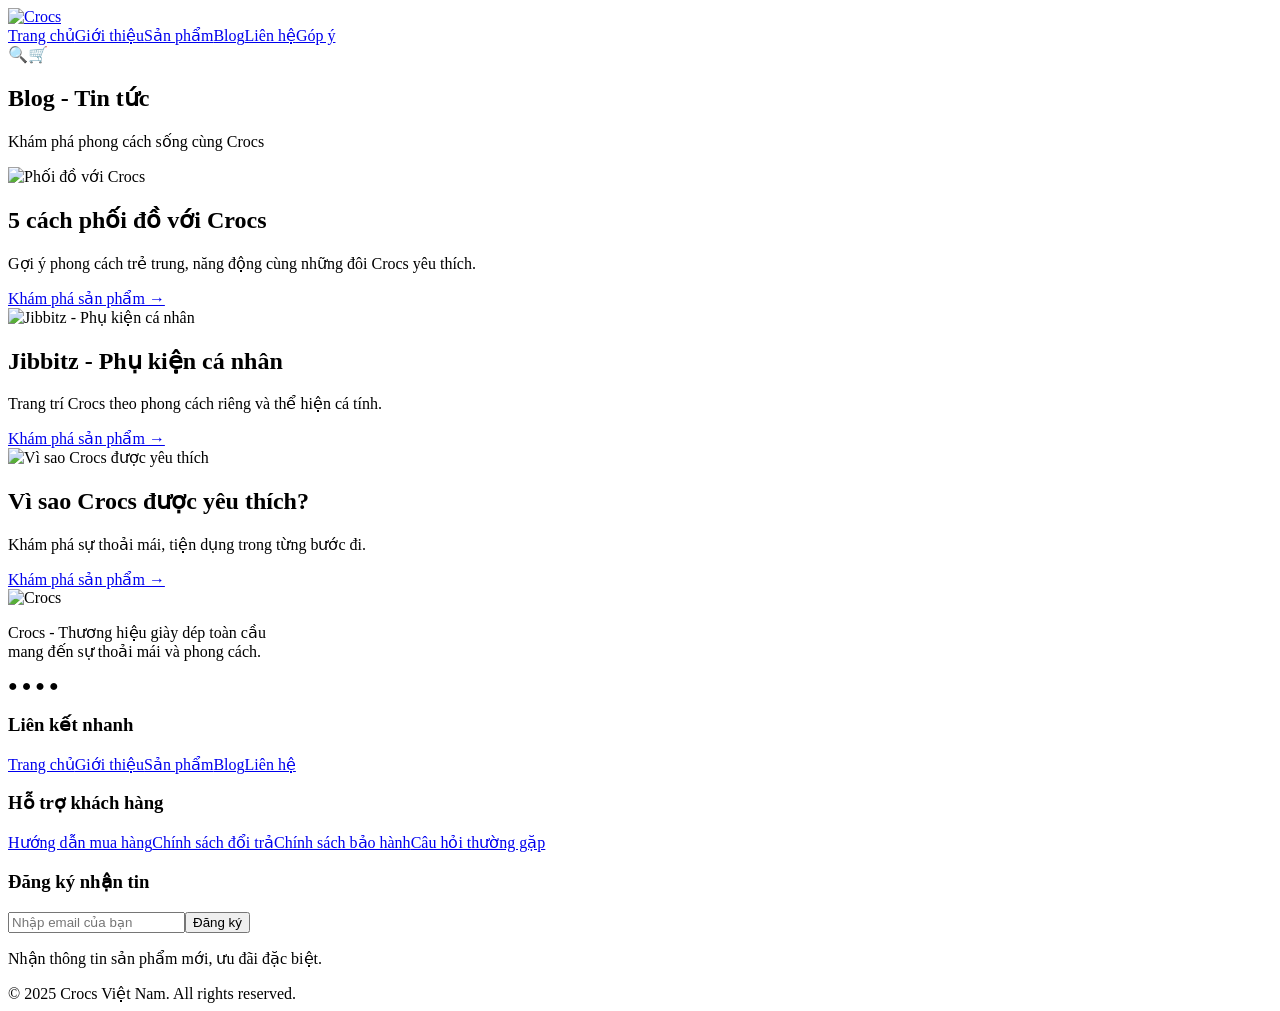
==== blog.html @ 90a224be "Add files via upload" ====
<!DOCTYPE html>
<html lang="vi">
<head><meta charset="utf-8"/><meta content="width=device-width, initial-scale=1.0" name="viewport"/><title>Blog Crocs</title><link href="css/style.css" rel="stylesheet"/></head>
<body>
<header class="main-header"><div class="logo"><a href="index.html"><img alt="Crocs" loading="eager" src="images/logo.png"/></a></div><nav><a href="index.html">Trang chủ</a><a href="gioi-thieu.html">Giới thiệu</a><a href="san-pham.html">Sản phẩm</a><a class="active" href="blog.html">Blog</a><a href="lien-he.html">Liên hệ</a><a href="gop-y.html">Góp ý</a></nav><div class="header-icon"><span>🔍</span><span>🛒</span></div></header>
<main><section class="blog-banner"><h1>Blog - Tin tức</h1><p>Khám phá phong cách sống cùng Crocs</p></section><section class="blog-container"><article class="blog-card"><img alt="Phối đồ với Crocs" loading="lazy" src="images/blog1.jpg"/><div class="blog-content"><h2>5 cách phối đồ với Crocs</h2><p>Gợi ý phong cách trẻ trung, năng động cùng những đôi Crocs yêu thích.</p><a href="san-pham.html">Khám phá sản phẩm →</a></div></article><article class="blog-card"><img alt="Jibbitz - Phụ kiện cá nhân" loading="lazy" src="images/blog2.jpg"/><div class="blog-content"><h2>Jibbitz - Phụ kiện cá nhân</h2><p>Trang trí Crocs theo phong cách riêng và thể hiện cá tính.</p><a href="san-pham.html">Khám phá sản phẩm →</a></div></article><article class="blog-card"><img alt="Vì sao Crocs được yêu thích" loading="lazy" src="images/blog3.jpg"/><div class="blog-content"><h2>Vì sao Crocs được yêu thích?</h2><p>Khám phá sự thoải mái, tiện dụng trong từng bước đi.</p><a href="san-pham.html">Khám phá sản phẩm →</a></div></article></section></main>
<footer class="footer"><div><img alt="Crocs" class="footer-logo" loading="lazy" src="images/logo-white.png"/><p>Crocs - Thương hiệu giày dép toàn cầu<br/>mang đến sự thoải mái và phong cách.</p><div class="social">● ● ● ●</div></div><div><h3>Liên kết nhanh</h3><a href="index.html">Trang chủ</a><a href="gioi-thieu.html">Giới thiệu</a><a href="san-pham.html">Sản phẩm</a><a href="blog.html">Blog</a><a href="lien-he.html">Liên hệ</a></div><div><h3>Hỗ trợ khách hàng</h3><a href="lien-he.html">Hướng dẫn mua hàng</a><a href="lien-he.html">Chính sách đổi trả</a><a href="lien-he.html">Chính sách bảo hành</a><a href="lien-he.html">Câu hỏi thường gặp</a></div><div><h3>Đăng ký nhận tin</h3><form action="#" class="newsletter-form"><div class="subscribe"><input aria-label="Email đăng ký nhận tin" placeholder="Nhập email của bạn" required="" type="email"/><button type="submit">Đăng ký</button></div></form><p>Nhận thông tin sản phẩm mới, ưu đãi đặc biệt.</p></div></footer><div class="copyright">© 2025 Crocs Việt Nam. All rights reserved.</div>
<script defer="" src="js/main.js"></script></body></html>
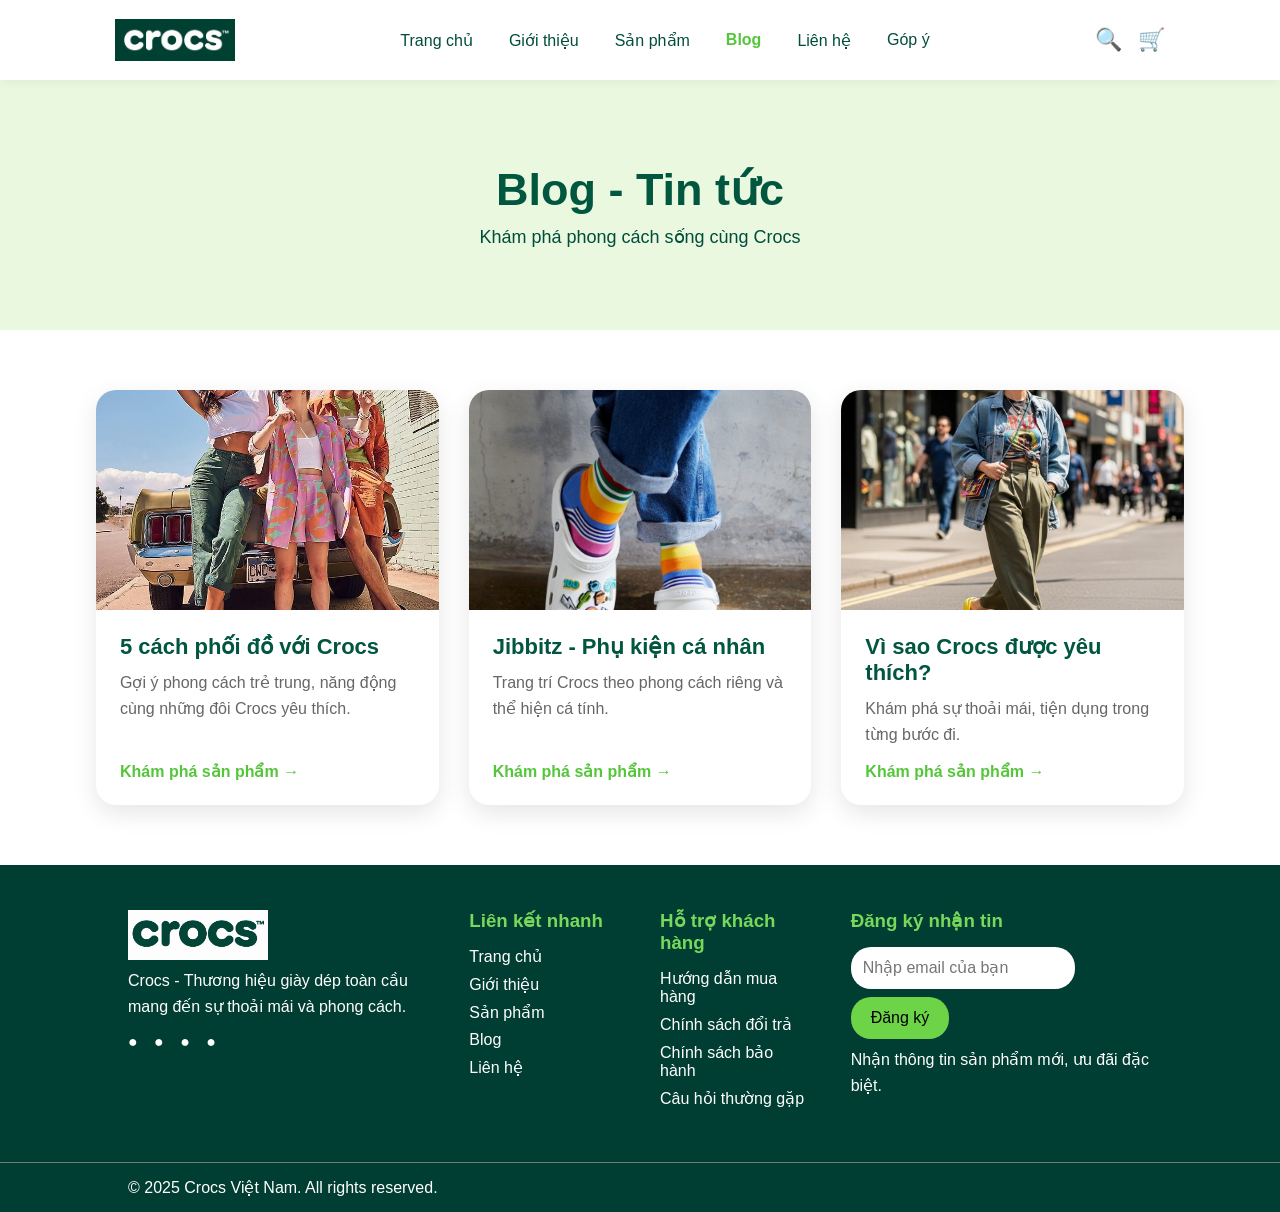
==== commit bd215d12: "Update blog.html" ====
--- a/blog.html
+++ b/blog.html
@@ -1,8 +1,8 @@
 <!DOCTYPE html>
 <html lang="vi">
-<head><meta charset="utf-8"/><meta content="width=device-width, initial-scale=1.0" name="viewport"/><title>Blog Crocs</title><link href="css/style.css" rel="stylesheet"/></head>
+<head><meta charset="utf-8"/><meta content="width=device-width, initial-scale=1.0" name="viewport"/><title>Blog Crocs</title><link href="style.css" rel="stylesheet"/></head>
 <body>
-<header class="main-header"><div class="logo"><a href="index.html"><img alt="Crocs" loading="eager" src="images/logo.png"/></a></div><nav><a href="index.html">Trang chủ</a><a href="gioi-thieu.html">Giới thiệu</a><a href="san-pham.html">Sản phẩm</a><a class="active" href="blog.html">Blog</a><a href="lien-he.html">Liên hệ</a><a href="gop-y.html">Góp ý</a></nav><div class="header-icon"><span>🔍</span><span>🛒</span></div></header>
-<main><section class="blog-banner"><h1>Blog - Tin tức</h1><p>Khám phá phong cách sống cùng Crocs</p></section><section class="blog-container"><article class="blog-card"><img alt="Phối đồ với Crocs" loading="lazy" src="images/blog1.jpg"/><div class="blog-content"><h2>5 cách phối đồ với Crocs</h2><p>Gợi ý phong cách trẻ trung, năng động cùng những đôi Crocs yêu thích.</p><a href="san-pham.html">Khám phá sản phẩm →</a></div></article><article class="blog-card"><img alt="Jibbitz - Phụ kiện cá nhân" loading="lazy" src="images/blog2.jpg"/><div class="blog-content"><h2>Jibbitz - Phụ kiện cá nhân</h2><p>Trang trí Crocs theo phong cách riêng và thể hiện cá tính.</p><a href="san-pham.html">Khám phá sản phẩm →</a></div></article><article class="blog-card"><img alt="Vì sao Crocs được yêu thích" loading="lazy" src="images/blog3.jpg"/><div class="blog-content"><h2>Vì sao Crocs được yêu thích?</h2><p>Khám phá sự thoải mái, tiện dụng trong từng bước đi.</p><a href="san-pham.html">Khám phá sản phẩm →</a></div></article></section></main>
-<footer class="footer"><div><img alt="Crocs" class="footer-logo" loading="lazy" src="images/logo-white.png"/><p>Crocs - Thương hiệu giày dép toàn cầu<br/>mang đến sự thoải mái và phong cách.</p><div class="social">● ● ● ●</div></div><div><h3>Liên kết nhanh</h3><a href="index.html">Trang chủ</a><a href="gioi-thieu.html">Giới thiệu</a><a href="san-pham.html">Sản phẩm</a><a href="blog.html">Blog</a><a href="lien-he.html">Liên hệ</a></div><div><h3>Hỗ trợ khách hàng</h3><a href="lien-he.html">Hướng dẫn mua hàng</a><a href="lien-he.html">Chính sách đổi trả</a><a href="lien-he.html">Chính sách bảo hành</a><a href="lien-he.html">Câu hỏi thường gặp</a></div><div><h3>Đăng ký nhận tin</h3><form action="#" class="newsletter-form"><div class="subscribe"><input aria-label="Email đăng ký nhận tin" placeholder="Nhập email của bạn" required="" type="email"/><button type="submit">Đăng ký</button></div></form><p>Nhận thông tin sản phẩm mới, ưu đãi đặc biệt.</p></div></footer><div class="copyright">© 2025 Crocs Việt Nam. All rights reserved.</div>
-<script defer="" src="js/main.js"></script></body></html>+<header class="main-header"><div class="logo"><a href="index.html"><img alt="Crocs" loading="eager" src="logo.png"/></a></div><nav><a href="index.html">Trang chủ</a><a href="gioi-thieu.html">Giới thiệu</a><a href="san-pham.html">Sản phẩm</a><a class="active" href="blog.html">Blog</a><a href="lien-he.html">Liên hệ</a><a href="gop-y.html">Góp ý</a></nav><div class="header-icon"><span>🔍</span><span>🛒</span></div></header>
+<main><section class="blog-banner"><h1>Blog - Tin tức</h1><p>Khám phá phong cách sống cùng Crocs</p></section><section class="blog-container"><article class="blog-card"><img alt="Phối đồ với Crocs" loading="lazy" src="blog1.jpg"/><div class="blog-content"><h2>5 cách phối đồ với Crocs</h2><p>Gợi ý phong cách trẻ trung, năng động cùng những đôi Crocs yêu thích.</p><a href="san-pham.html">Khám phá sản phẩm →</a></div></article><article class="blog-card"><img alt="Jibbitz - Phụ kiện cá nhân" loading="lazy" src="blog2.jpg"/><div class="blog-content"><h2>Jibbitz - Phụ kiện cá nhân</h2><p>Trang trí Crocs theo phong cách riêng và thể hiện cá tính.</p><a href="san-pham.html">Khám phá sản phẩm →</a></div></article><article class="blog-card"><img alt="Vì sao Crocs được yêu thích" loading="lazy" src="blog3.jpg"/><div class="blog-content"><h2>Vì sao Crocs được yêu thích?</h2><p>Khám phá sự thoải mái, tiện dụng trong từng bước đi.</p><a href="san-pham.html">Khám phá sản phẩm →</a></div></article></section></main>
+<footer class="footer"><div><img alt="Crocs" class="footer-logo" loading="lazy" src="logo-white.png"/><p>Crocs - Thương hiệu giày dép toàn cầu<br/>mang đến sự thoải mái và phong cách.</p><div class="social">● ● ● ●</div></div><div><h3>Liên kết nhanh</h3><a href="index.html">Trang chủ</a><a href="gioi-thieu.html">Giới thiệu</a><a href="san-pham.html">Sản phẩm</a><a href="blog.html">Blog</a><a href="lien-he.html">Liên hệ</a></div><div><h3>Hỗ trợ khách hàng</h3><a href="lien-he.html">Hướng dẫn mua hàng</a><a href="lien-he.html">Chính sách đổi trả</a><a href="lien-he.html">Chính sách bảo hành</a><a href="lien-he.html">Câu hỏi thường gặp</a></div><div><h3>Đăng ký nhận tin</h3><form action="#" class="newsletter-form"><div class="subscribe"><input aria-label="Email đăng ký nhận tin" placeholder="Nhập email của bạn" required="" type="email"/><button type="submit">Đăng ký</button></div></form><p>Nhận thông tin sản phẩm mới, ưu đãi đặc biệt.</p></div></footer><div class="copyright">© 2025 Crocs Việt Nam. All rights reserved.</div>
+<script defer="" src="js/main.js"></script></body></html>
--- a/style.css
+++ b/style.css
@@ -0,0 +1,210 @@
+*{margin:0;padding:0;box-sizing:border-box;font-family:Arial,sans-serif}
+:root{--green:#00563f;--green-dark:#003d32;--accent:#55c63c;--light:#eaf8df;--text:#004d3b;--muted:#666}
+body{color:var(--text);overflow-x:hidden;background:#fff}
+a{text-decoration:none;color:inherit}
+img{max-width:100%;display:block}
+button,input,textarea,select{font:inherit}
+
+/* HEADER */
+.main-header{min-height:80px;display:flex;align-items:center;justify-content:space-between;gap:24px;padding:0 9%;background:#fff;box-shadow:0 2px 10px rgba(0,0,0,.05)}
+.logo img{width:120px;height:auto}
+.main-header nav{display:flex;align-items:center;justify-content:center;flex-wrap:wrap}
+.main-header nav a{margin:0 18px;font-size:16px;color:var(--text)}
+.main-header nav a:hover,.main-header nav .active{color:var(--accent)}
+.main-header nav .active{font-weight:700}
+.header-icon{display:flex;gap:16px;align-items:center;font-size:22px;white-space:nowrap}
+
+/* HOME */
+.hero{height:350px;display:flex;background:#e4f7db}
+.hero-text{width:40%;padding-left:12%;padding-top:70px}
+.hero-text h1{font-size:45px}
+.hero-text span{display:block}
+.btn{display:inline-block;background:var(--accent);color:#fff;padding:14px 35px;border-radius:30px;margin-top:25px}
+.hero-image{width:60%}
+.hero-image img{width:100%;height:100%;object-fit:cover}
+.commit{width:85%;margin:30px auto;background:#f1faea;border-radius:25px;padding:25px 40px;display:grid;grid-template-columns:repeat(4,1fr);gap:25px}
+.commit-box{display:flex;align-items:center;gap:15px;background:#fff;padding:20px;border-radius:20px;transition:.3s}
+.commit-box:hover{transform:translateY(-5px);box-shadow:0 10px 25px #ddd}
+.commit-icon{width:55px;height:55px;background:#58c63c;color:#fff;border-radius:50%;display:flex;align-items:center;justify-content:center;font-size:25px;flex-shrink:0}
+.commit-box h3{font-size:17px;margin-bottom:5px;color:var(--green)}
+.commit-box p{font-size:14px;color:#777}
+
+/* PRODUCTS */
+.container{width:85%;margin:auto}
+.title{text-align:center;font-size:32px;margin:30px}
+.product-banner,.blog-banner{min-height:250px;background:var(--light);display:flex;flex-direction:column;justify-content:center;align-items:center;text-align:center;padding:40px 20px}
+.product-banner h1,.blog-banner h1{font-size:45px;color:var(--green)}
+.product-banner p,.blog-banner p{font-size:18px;margin-top:10px}
+.products{display:grid;grid-template-columns:repeat(4,1fr);gap:25px}
+.card{padding:20px;border-radius:15px;box-shadow:0 5px 20px #ddd;text-align:center;transition:.3s;background:#fff}
+.card:hover{transform:translateY(-8px)}
+.card img{width:100%;height:150px;object-fit:contain}
+.card p{color:red;font-weight:700;margin-top:8px}
+.card button{background:var(--accent);color:#fff;border:none;padding:10px 25px;border-radius:20px;margin-top:15px;cursor:pointer}
+
+/* ABOUT */
+.intro{width:100%;padding:60px 8%;display:flex;align-items:center;gap:70px}
+.intro-text{width:45%}
+.intro-text h1{font-size:42px;color:var(--green);margin-bottom:20px}
+.intro-text h2{font-size:28px;margin-bottom:20px}
+.intro-text p{font-size:17px;line-height:1.8;color:#555;margin-bottom:15px}
+.intro-image{width:55%;height:450px;overflow:hidden}
+.intro-image img{width:100%;height:100%;object-fit:cover;object-position:center;transition:.3s}
+.intro-image img:hover{transform:scale(1.03)}
+.values{width:85%;margin:40px auto;display:grid;grid-template-columns:repeat(4,1fr);gap:25px}
+.value-box{text-align:center;padding:30px 20px;background:#f2faed;border-radius:20px}
+.value-box h3:first-child{font-size:35px}
+.value-box h3{margin-bottom:10px;color:var(--green)}
+.value-box p{color:#666}
+
+/* BLOG */
+.blog-container{width:85%;margin:60px auto;display:grid;grid-template-columns:repeat(3,1fr);gap:30px;align-items:stretch}
+.blog-card{background:#fff;border-radius:20px;overflow:hidden;box-shadow:0 8px 25px rgba(0,0,0,.1);transition:.3s;display:flex;flex-direction:column;min-height:350px}
+.blog-card:hover{transform:translateY(-8px)}
+.blog-card img{width:100%;height:220px;object-fit:cover;background:#f4f4f4}
+.blog-content{padding:24px;display:flex;flex:1;flex-direction:column}
+.blog-content h2{font-size:22px;color:var(--green);margin-bottom:10px}
+.blog-content p{color:#666;line-height:1.6;flex:1}
+.blog-content a{display:inline-block;margin-top:15px;color:var(--accent);font-weight:700}
+.blog-content a:hover{text-decoration:underline}
+
+/* CONTACT */
+.contact-banner{min-height:260px;background:var(--light);display:flex;flex-direction:column;justify-content:center;align-items:center;text-align:center;padding:40px 20px}
+.contact-banner h1{font-size:44px;color:var(--green);margin-bottom:12px}
+.contact-banner p{font-size:17px;color:#537068}
+.contact-section{width:85%;max-width:1300px;margin:60px auto}
+.contact-wrapper{display:grid;grid-template-columns:1fr 1fr;gap:70px;align-items:center}
+.contact-info{padding:20px 0}
+.contact-label{display:inline-block;color:var(--accent);font-size:14px;font-weight:700;letter-spacing:2px;margin-bottom:15px}
+.contact-info h2{font-size:36px;color:var(--green);margin-bottom:15px}
+.contact-description{color:#666;font-size:16px;line-height:1.7;margin-bottom:30px;max-width:550px}
+.contact-item{display:flex;align-items:center;gap:18px;padding:16px 0;border-bottom:1px solid #eee}
+.contact-icon{width:50px;height:50px;border-radius:50%;background:var(--light);display:flex;justify-content:center;align-items:center;font-size:21px;flex-shrink:0}
+.contact-item h3{font-size:16px;color:var(--green);margin-bottom:5px}
+.contact-item p{color:#666;font-size:15px}
+.contact-image{position:relative;height:500px;border-radius:25px;overflow:hidden;box-shadow:0 15px 40px rgba(0,0,0,.12)}
+.contact-image img{width:100%;height:100%;object-fit:cover}
+.contact-image-text{position:absolute;bottom:25px;left:25px;right:25px;padding:22px;border-radius:15px;background:rgba(0,77,59,.88);color:#fff}
+.contact-image-text h3{font-size:22px;margin-bottom:7px}
+.contact-image-text p{line-height:1.5}
+.contact-form-wrapper{margin-top:80px;background:#f3faef;padding:55px;border-radius:28px;display:grid;grid-template-columns:.8fr 1.2fr;gap:70px}
+.contact-form-title span{color:var(--accent);font-size:14px;font-weight:700;letter-spacing:2px}
+.contact-form-title h2{font-size:32px;color:var(--green);margin:15px 0}
+.contact-form-title p{color:#666;line-height:1.7}
+.contact-form{background:#fff;padding:35px;border-radius:20px;box-shadow:0 10px 30px rgba(0,0,0,.06)}
+.form-row{display:grid;grid-template-columns:1fr 1fr;gap:20px}
+.form-group{margin-bottom:20px}
+.form-group label{display:block;font-size:14px;font-weight:700;color:var(--green);margin-bottom:8px}
+.form-group input,.form-group textarea{width:100%;border:1px solid #ddd;border-radius:12px;padding:14px 16px;font-size:15px;outline:none;transition:.3s}
+.form-group textarea{resize:vertical}
+.form-group input:focus,.form-group textarea:focus{border-color:var(--accent);box-shadow:0 0 0 3px rgba(85,198,60,.12)}
+.contact-submit{border:none;background:var(--accent);color:#fff;padding:14px 28px;border-radius:30px;font-size:15px;font-weight:700;cursor:pointer;transition:.3s}
+.contact-submit:hover{background:var(--green);transform:translateY(-2px)}
+
+/* FEEDBACK */
+.feedback-banner{min-height:280px;padding:55px 20px;background:linear-gradient(135deg,#eaf8df 0%,#f5fbed 100%);display:flex;flex-direction:column;align-items:center;justify-content:center;text-align:center}
+.feedback-banner span,.feedback-small-title,.feedback-form-heading span{color:var(--accent);font-size:13px;font-weight:700;letter-spacing:2px}
+.feedback-banner span{margin-bottom:13px}
+.feedback-banner h1{font-size:46px;color:var(--green);margin-bottom:14px}
+.feedback-banner p{max-width:650px;color:#5d706b;font-size:17px;line-height:1.7}
+.feedback-section{width:85%;max-width:1300px;margin:65px auto}
+.feedback-wrapper{display:grid;grid-template-columns:.85fr 1.15fr;gap:70px;align-items:start}
+.feedback-info{padding-top:20px}
+.feedback-small-title{display:inline-block;margin-bottom:15px}
+.feedback-info>h2{max-width:500px;font-size:38px;line-height:1.2;color:var(--green);margin-bottom:18px}
+.feedback-description{max-width:560px;color:#68716e;font-size:16px;line-height:1.8;margin-bottom:35px}
+.feedback-benefit{display:flex;align-items:center;gap:18px;padding:17px 0;border-bottom:1px solid #e6e6e6}
+.feedback-icon{width:52px;height:52px;flex-shrink:0;border-radius:50%;background:var(--light);display:flex;align-items:center;justify-content:center;font-size:22px}
+.feedback-benefit h3{color:var(--green);font-size:16px;margin-bottom:5px}
+.feedback-benefit p{color:#777;font-size:14px;line-height:1.5}
+.feedback-note{margin-top:35px;padding:25px;border-radius:18px;background:var(--green);color:#fff;position:relative;overflow:hidden}
+.feedback-note::after{content:"";position:absolute;width:120px;height:120px;border-radius:50%;background:rgba(255,255,255,.07);right:-35px;top:-45px}
+.feedback-note h3{font-size:21px;margin-bottom:8px}
+.feedback-note p{color:#e8f2ef;font-size:14px;line-height:1.7;max-width:380px}
+.feedback-form-box{background:#f5faf2;padding:40px;border-radius:28px;box-shadow:0 12px 40px rgba(0,0,0,.07)}
+.feedback-form-heading{margin-bottom:28px}
+.feedback-form-heading span{display:block;margin-bottom:10px}
+.feedback-form-heading h2{color:var(--green);font-size:30px;margin-bottom:8px}
+.feedback-form-heading p{color:#777;font-size:15px}
+.feedback-form{background:#fff;padding:32px;border-radius:20px}
+.feedback-form-row{display:grid;grid-template-columns:1fr 1fr;gap:20px}
+.feedback-form-group{margin-bottom:20px}
+.feedback-form-group label{display:block;color:var(--green);font-size:14px;font-weight:700;margin-bottom:8px}
+.feedback-form-group input,.feedback-form-group select,.feedback-form-group textarea{width:100%;border:1px solid #dce3df;outline:none;border-radius:12px;background:#fff;padding:14px 15px;color:#333;font-size:15px;transition:.25s}
+.feedback-form-group textarea{resize:vertical;min-height:130px}
+.feedback-form-group input:focus,.feedback-form-group select:focus,.feedback-form-group textarea:focus{border-color:var(--accent);box-shadow:0 0 0 3px rgba(85,198,60,.12)}
+.feedback-rating{display:flex;flex-direction:row-reverse;justify-content:flex-end;gap:5px}
+.feedback-rating input{display:none}
+.feedback-rating label{margin:0;cursor:pointer;font-size:32px;color:#d7d7d7;transition:.2s}
+.feedback-rating label:hover,.feedback-rating label:hover~label,.feedback-rating input:checked~label{color:#ffc107}
+.feedback-check{display:flex;align-items:flex-start;gap:10px;cursor:pointer;color:#666;font-size:14px;line-height:1.5;margin-bottom:22px}
+.feedback-check input{width:17px;height:17px;margin-top:2px;accent-color:var(--accent)}
+.feedback-submit{width:100%;border:0;border-radius:30px;padding:15px 25px;background:var(--accent);color:#fff;font-size:15px;font-weight:700;cursor:pointer;transition:.25s}
+.feedback-submit:hover{background:var(--green);transform:translateY(-2px);box-shadow:0 8px 20px rgba(0,77,59,.18)}
+
+/* FOOTER */
+.footer{margin-top:50px;background:var(--green-dark);color:#fff;padding:45px 10%;display:grid;grid-template-columns:2fr 1fr 1fr 2fr;gap:40px}
+.footer h3{color:#78d85b;margin-bottom:15px}
+.footer p{margin:8px 0;line-height:1.6}
+.footer a{display:block;color:#fff;margin:9px 0}
+.footer a:hover{color:#78d85b}
+.footer-logo{width:140px;height:auto}
+.social{margin-top:14px;letter-spacing:6px}
+.subscribe{display:flex;gap:8px;flex-wrap:wrap}
+.subscribe input{padding:12px;border-radius:20px;border:none;min-width:180px}
+.subscribe button{padding:12px 20px;border:none;background:#6dd447;border-radius:20px;cursor:pointer}
+.copyright{background:var(--green-dark);color:#fff;padding:15px 10%;border-top:1px solid #777}
+
+/* RESPONSIVE */
+@media(max-width:1000px){
+  .main-header{padding:14px 5%}
+  .main-header nav a{margin:6px 10px}
+  .blog-container,.feedback-section{width:90%}
+  .feedback-wrapper{gap:45px}
+}
+@media(max-width:900px){
+  .main-header{flex-direction:column}
+  .hero{height:auto;flex-direction:column}
+  .hero-text,.hero-image{width:100%}
+  .hero-text{padding:50px 8%}
+  .hero-image{height:320px}
+  .commit,.products,.values,.blog-container{grid-template-columns:1fr 1fr}
+  .intro{flex-direction:column}
+  .intro-text,.intro-image{width:100%}
+  .contact-wrapper,.contact-form-wrapper,.feedback-wrapper{grid-template-columns:1fr}
+  .contact-image{height:400px}
+  .contact-form-wrapper{padding:35px;gap:35px}
+  .feedback-info{padding-top:0}
+  .feedback-form-box{padding:30px}
+  .footer{grid-template-columns:1fr 1fr}
+}
+@media(max-width:600px){
+  .hero-text h1{font-size:36px}
+  .commit,.products,.values,.blog-container{grid-template-columns:1fr}
+  .commit,.container,.values,.blog-container{width:92%}
+  .product-banner h1,.blog-banner h1,.contact-banner h1,.feedback-banner h1{font-size:32px}
+  .intro{padding:40px 4%}
+  .intro-image{height:320px}
+  .contact-section,.feedback-section{width:92%;margin:40px auto}
+  .contact-info h2,.feedback-info>h2{font-size:29px}
+  .contact-image{height:320px;border-radius:18px}
+  .contact-image-text{left:15px;right:15px;bottom:15px;padding:16px}
+  .contact-form-wrapper{margin-top:50px;padding:22px;border-radius:20px}
+  .contact-form,.feedback-form{padding:20px}
+  .form-row,.feedback-form-row{grid-template-columns:1fr;gap:0}
+  .feedback-form-box{padding:20px;border-radius:20px}
+  .feedback-form-heading h2{font-size:26px}
+  .footer{grid-template-columns:1fr;gap:24px}
+}
+
+/* Giai doan 2: accessibility and mobile refinements */
+:focus-visible{outline:3px solid #55c63c;outline-offset:3px}
+button{transition:background-color .2s,transform .2s}
+button:hover{filter:brightness(.95)}
+.card h3{margin-top:12px}
+.main-header{position:relative;z-index:2}
+.toast{position:fixed;bottom:24px;right:24px;z-index:30;background:#00563f;color:#fff;padding:13px 20px;border-radius:12px;box-shadow:0 8px 24px #0002;max-width:min(360px,calc(100vw - 32px));font-size:14px}
+.header-icon span{cursor:pointer}
+.newsletter-form{margin-top:8px}
+.feedback-rating input{width:auto!important}
+@media(max-width:600px){.main-header nav{gap:5px;justify-content:center}.main-header nav a{margin:6px}.hero-text h1{font-size:32px}.footer{padding:35px 7%}.copyright{padding:16px 7%}}
